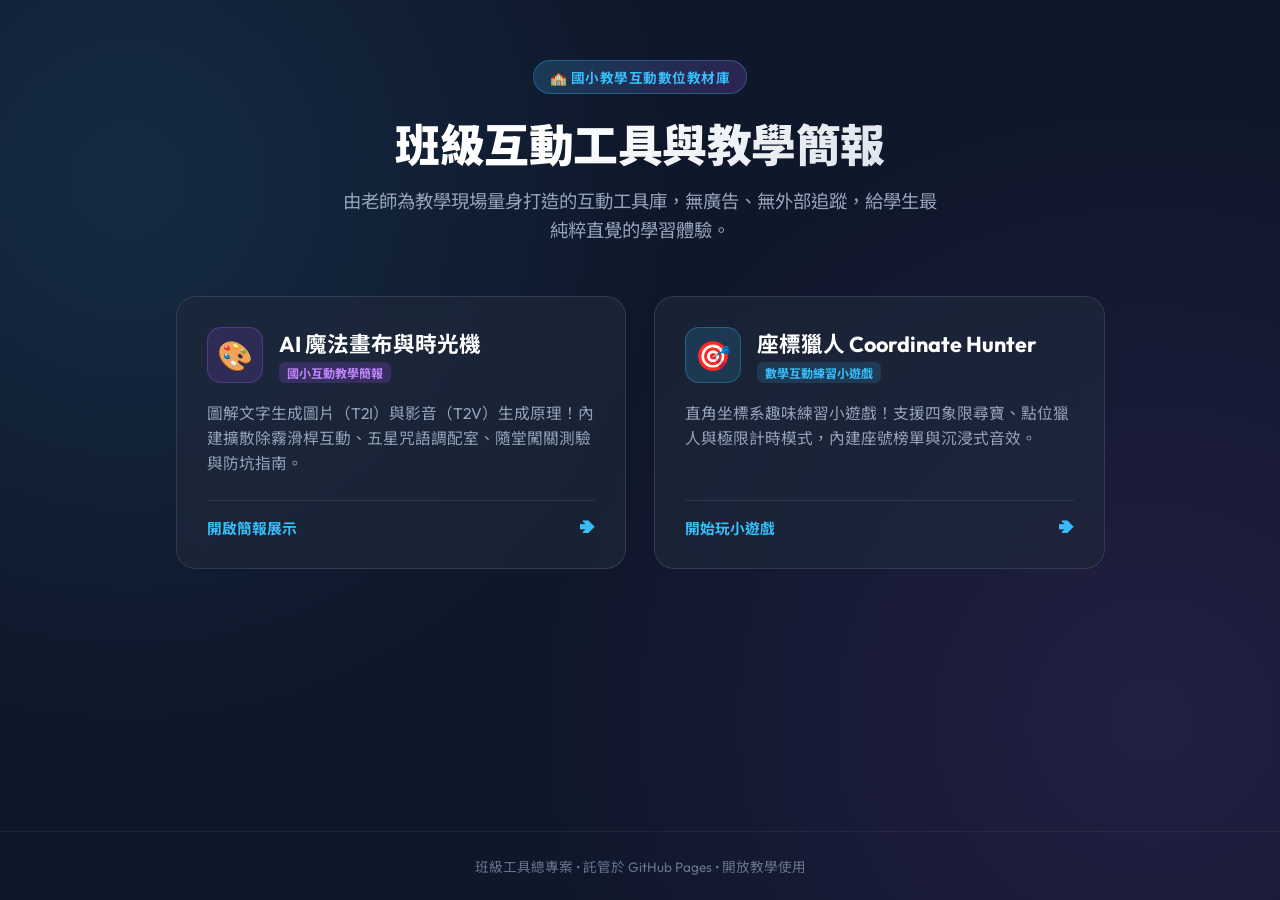
==== index.html @ 5ad19ef0 "feat: 新增國小 AI 圖像與影音生成互動教學簡報 (tools/ai-generation-guide) 與工具首頁" ====
<!DOCTYPE html>
<html lang="zh-TW">
<head>
  <meta charset="UTF-8">
  <meta name="viewport" content="width=device-width, initial-scale=1.0">
  <title>班級工具網頁庫 | My Classroom Tools</title>
  <link rel="preconnect" href="https://fonts.googleapis.com">
  <link rel="preconnect" href="https://fonts.gstatic.com" crossorigin>
  <link href="https://fonts.googleapis.com/css2?family=Fredoka:wght@600;700&family=Noto+Sans+TC:wght@400;500;700;900&family=Outfit:wght@500;700;800&display=swap" rel="stylesheet">
  <style>
    :root {
      --bg: #0f172a;
      --card-bg: rgba(30, 41, 59, 0.7);
      --card-border: rgba(255, 255, 255, 0.1);
      --text: #f8fafc;
      --text-muted: #94a3b8;
      --primary: #38bdf8;
      --secondary: #a855f7;
      --accent: #f59e0b;
    }

    * {
      box-sizing: border-box;
      margin: 0;
      padding: 0;
    }

    body {
      background: var(--bg);
      background-image: 
        radial-gradient(circle at 10% 20%, rgba(56, 189, 248, 0.12), transparent 40%),
        radial-gradient(circle at 90% 80%, rgba(168, 85, 247, 0.12), transparent 45%);
      color: var(--text);
      font-family: 'Outfit', 'Noto Sans TC', sans-serif;
      min-height: 100vh;
      display: flex;
      flex-direction: column;
    }

    .container {
      max-width: 1080px;
      margin: 0 auto;
      padding: 60px 24px 40px;
      flex: 1;
    }

    header {
      text-align: center;
      margin-bottom: 50px;
    }

    .badge {
      display: inline-block;
      background: linear-gradient(135deg, rgba(56, 189, 248, 0.2), rgba(168, 85, 247, 0.2));
      border: 1px solid rgba(56, 189, 248, 0.3);
      color: #38bdf8;
      font-size: 0.85rem;
      font-weight: 700;
      padding: 6px 16px;
      border-radius: 20px;
      margin-bottom: 16px;
      letter-spacing: 0.5px;
    }

    h1 {
      font-size: 2.8rem;
      font-weight: 900;
      letter-spacing: -0.5px;
      margin-bottom: 12px;
      background: linear-gradient(135deg, #fff 40%, #cbd5e1 100%);
      -webkit-background-clip: text;
      -webkit-text-fill-color: transparent;
    }

    p.subtitle {
      font-size: 1.15rem;
      color: var(--text-muted);
      max-width: 600px;
      margin: 0 auto;
      line-height: 1.6;
    }

    .tools-grid {
      display: grid;
      grid-template-columns: repeat(auto-fit, minmax(320px, 1fr));
      gap: 28px;
    }

    .tool-card {
      background: var(--card-bg);
      border: 1px solid var(--card-border);
      border-radius: 20px;
      padding: 30px;
      text-decoration: none;
      color: inherit;
      display: flex;
      flex-direction: column;
      justify-content: space-between;
      backdrop-filter: blur(12px);
      transition: all 0.3s cubic-bezier(0.16, 1, 0.3, 1);
      position: relative;
      overflow: hidden;
    }

    .tool-card::before {
      content: '';
      position: absolute;
      top: 0;
      left: 0;
      right: 0;
      height: 4px;
      background: linear-gradient(90deg, var(--primary), var(--secondary));
      opacity: 0;
      transition: opacity 0.3s;
    }

    .tool-card:hover {
      transform: translateY(-6px);
      border-color: rgba(56, 189, 248, 0.4);
      background: rgba(30, 41, 59, 0.9);
      box-shadow: 0 20px 40px rgba(0, 0, 0, 0.35);
    }

    .tool-card:hover::before {
      opacity: 1;
    }

    .card-top {
      display: flex;
      align-items: center;
      gap: 16px;
      margin-bottom: 18px;
    }

    .icon-box {
      width: 56px;
      height: 56px;
      border-radius: 14px;
      display: flex;
      align-items: center;
      justify-content: center;
      font-size: 1.8rem;
      background: rgba(255, 255, 255, 0.06);
      border: 1px solid rgba(255, 255, 255, 0.1);
    }

    .card-title {
      font-size: 1.35rem;
      font-weight: 700;
      color: #fff;
    }

    .card-tag {
      font-size: 0.75rem;
      font-weight: 700;
      padding: 2px 8px;
      border-radius: 6px;
      display: inline-block;
      margin-top: 4px;
      background: rgba(56, 189, 248, 0.15);
      color: #38bdf8;
    }

    .card-desc {
      font-size: 0.98rem;
      color: var(--text-muted);
      line-height: 1.6;
      margin-bottom: 24px;
    }

    .card-action {
      display: flex;
      align-items: center;
      justify-content: space-between;
      padding-top: 16px;
      border-top: 1px solid rgba(255, 255, 255, 0.08);
      font-weight: 700;
      font-size: 0.92rem;
      color: var(--primary);
    }

    .arrow-icon {
      transition: transform 0.2s;
    }

    .tool-card:hover .arrow-icon {
      transform: translateX(4px);
    }

    footer {
      text-align: center;
      padding: 24px;
      font-size: 0.85rem;
      color: #64748b;
      border-top: 1px solid rgba(255, 255, 255, 0.06);
    }
  </style>
</head>
<body>
  <div class="container">
    <header>
      <span class="badge">🏫 國小教學互動數位教材庫</span>
      <h1>班級互動工具與教學簡報</h1>
      <p class="subtitle">由老師為教學現場量身打造的互動工具庫，無廣告、無外部追蹤，給學生最純粹直覺的學習體驗。</p>
    </header>

    <div class="tools-grid">
      <!-- Tool 1: AI Generation Presentation -->
      <a href="tools/ai-generation-guide/" class="tool-card">
        <div>
          <div class="card-top">
            <div class="icon-box" style="background: rgba(168, 85, 247, 0.15); border-color: rgba(168, 85, 247, 0.3);">🎨</div>
            <div>
              <div class="card-title">AI 魔法畫布與時光機</div>
              <span class="card-tag" style="background: rgba(168, 85, 247, 0.2); color: #c084fc;">國小互動教學簡報</span>
            </div>
          </div>
          <p class="card-desc">
            圖解文字生成圖片（T2I）與影音（T2V）生成原理！內建擴散除霧滑桿互動、五星咒語調配室、隨堂闖關測驗與防坑指南。
          </p>
        </div>
        <div class="card-action">
          <span>開啟簡報展示</span>
          <span class="arrow-icon">➔</span>
        </div>
      </a>

      <!-- Tool 2: Coordinate Hunter -->
      <a href="tools/coordinate-hunter/" class="tool-card">
        <div>
          <div class="card-top">
            <div class="icon-box" style="background: rgba(56, 189, 248, 0.15); border-color: rgba(56, 189, 248, 0.3);">🎯</div>
            <div>
              <div class="card-title">座標獵人 Coordinate Hunter</div>
              <span class="card-tag">數學互動練習小遊戲</span>
            </div>
          </div>
          <p class="card-desc">
            直角坐標系趣味練習小遊戲！支援四象限尋寶、點位獵人與極限計時模式，內建座號榜單與沉浸式音效。
          </p>
        </div>
        <div class="card-action">
          <span>開始玩小遊戲</span>
          <span class="arrow-icon">➔</span>
        </div>
      </a>
    </div>
  </div>

  <footer>
    <p>班級工具總專案 &bull; 託管於 GitHub Pages &bull; 開放教學使用</p>
  </footer>
</body>
</html>
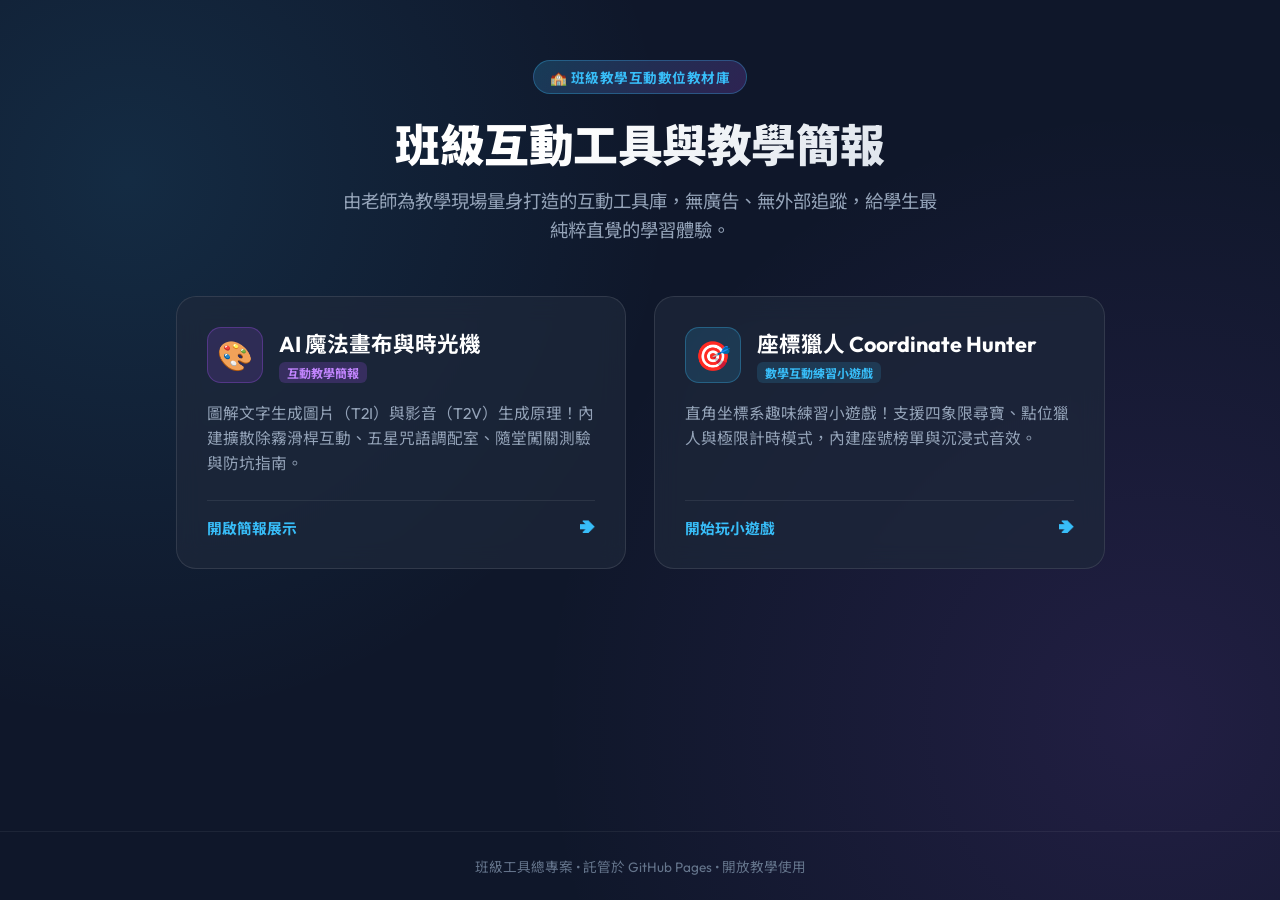
==== commit 06dd86a8: "style: 移除簡報左上角的國小與小學生字樣，統一泛用課堂稱呼" ====
--- a/index.html
+++ b/index.html
@@ -199,7 +199,7 @@
 <body>
   <div class="container">
     <header>
-      <span class="badge">🏫 國小教學互動數位教材庫</span>
+      <span class="badge">🏫 班級教學互動數位教材庫</span>
       <h1>班級互動工具與教學簡報</h1>
       <p class="subtitle">由老師為教學現場量身打造的互動工具庫，無廣告、無外部追蹤，給學生最純粹直覺的學習體驗。</p>
     </header>
@@ -212,7 +212,7 @@
             <div class="icon-box" style="background: rgba(168, 85, 247, 0.15); border-color: rgba(168, 85, 247, 0.3);">🎨</div>
             <div>
               <div class="card-title">AI 魔法畫布與時光機</div>
-              <span class="card-tag" style="background: rgba(168, 85, 247, 0.2); color: #c084fc;">國小互動教學簡報</span>
+              <span class="card-tag" style="background: rgba(168, 85, 247, 0.2); color: #c084fc;">互動教學簡報</span>
             </div>
           </div>
           <p class="card-desc">
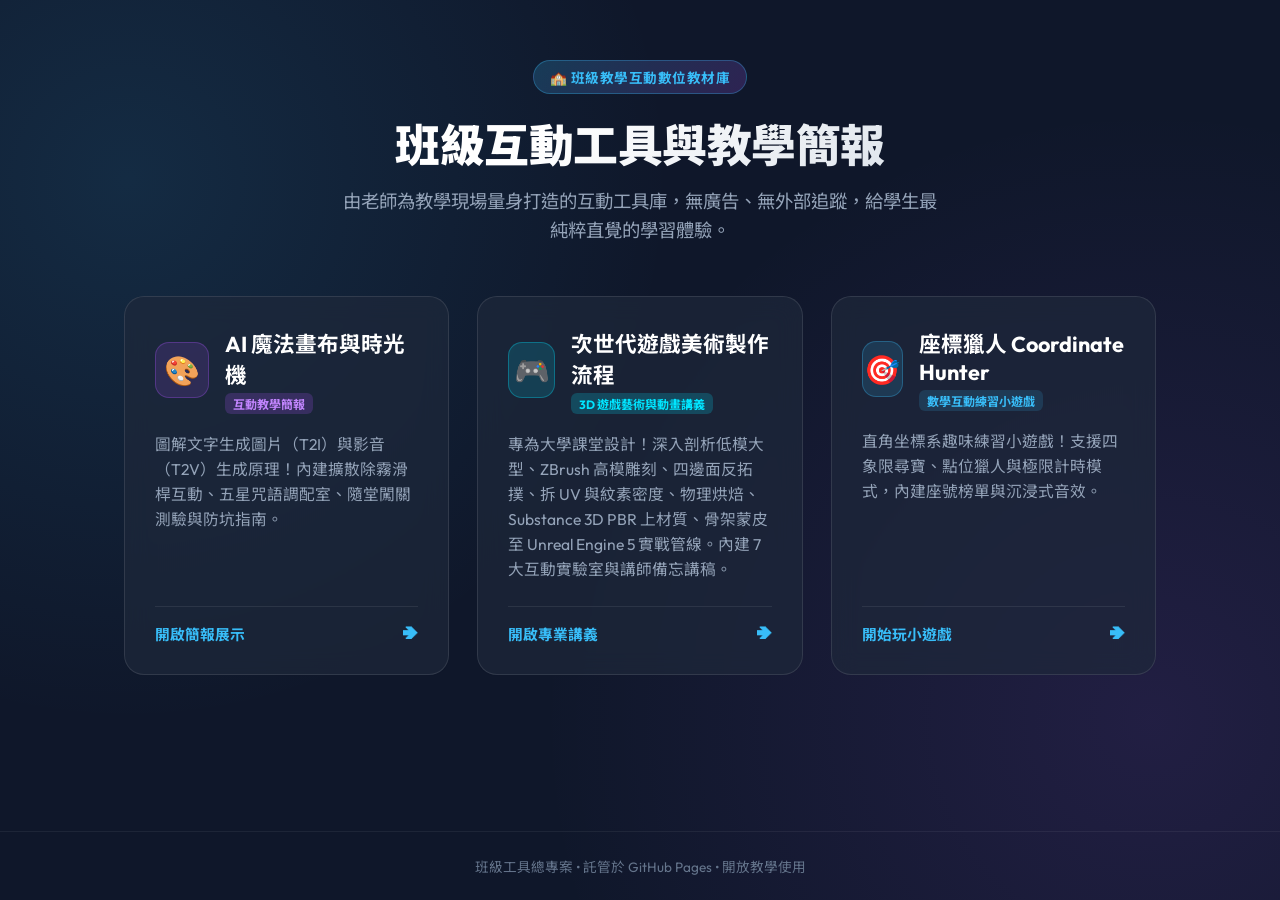
==== commit 00eb8e07: "feat: 新增大學 3D 遊戲美術與動畫專業講義：次世代遊戲角色製作全流程 (tools/nextgen-pipeline-guide)" ====
--- a/index.html
+++ b/index.html
@@ -225,7 +225,27 @@
         </div>
       </a>
 
-      <!-- Tool 2: Coordinate Hunter -->
+      <!-- Tool 2: Next-Gen Game Asset Pipeline Presentation -->
+      <a href="tools/nextgen-pipeline-guide/" class="tool-card">
+        <div>
+          <div class="card-top">
+            <div class="icon-box" style="background: rgba(0, 229, 255, 0.15); border-color: rgba(0, 229, 255, 0.3);">🎮</div>
+            <div>
+              <div class="card-title">次世代遊戲美術製作流程</div>
+              <span class="card-tag" style="background: rgba(0, 229, 255, 0.2); color: #00e5ff;">3D 遊戲藝術與動畫講義</span>
+            </div>
+          </div>
+          <p class="card-desc">
+            專為大學課堂設計！深入剖析低模大型、ZBrush 高模雕刻、四邊面反拓撲、拆 UV 與紋素密度、物理烘焙、Substance 3D PBR 上材質、骨架蒙皮至 Unreal Engine 5 實戰管線。內建 7 大互動實驗室與講師備忘講稿。
+          </p>
+        </div>
+        <div class="card-action">
+          <span>開啟專業講義</span>
+          <span class="arrow-icon">➔</span>
+        </div>
+      </a>
+
+      <!-- Tool 3: Coordinate Hunter -->
       <a href="tools/coordinate-hunter/" class="tool-card">
         <div>
           <div class="card-top">
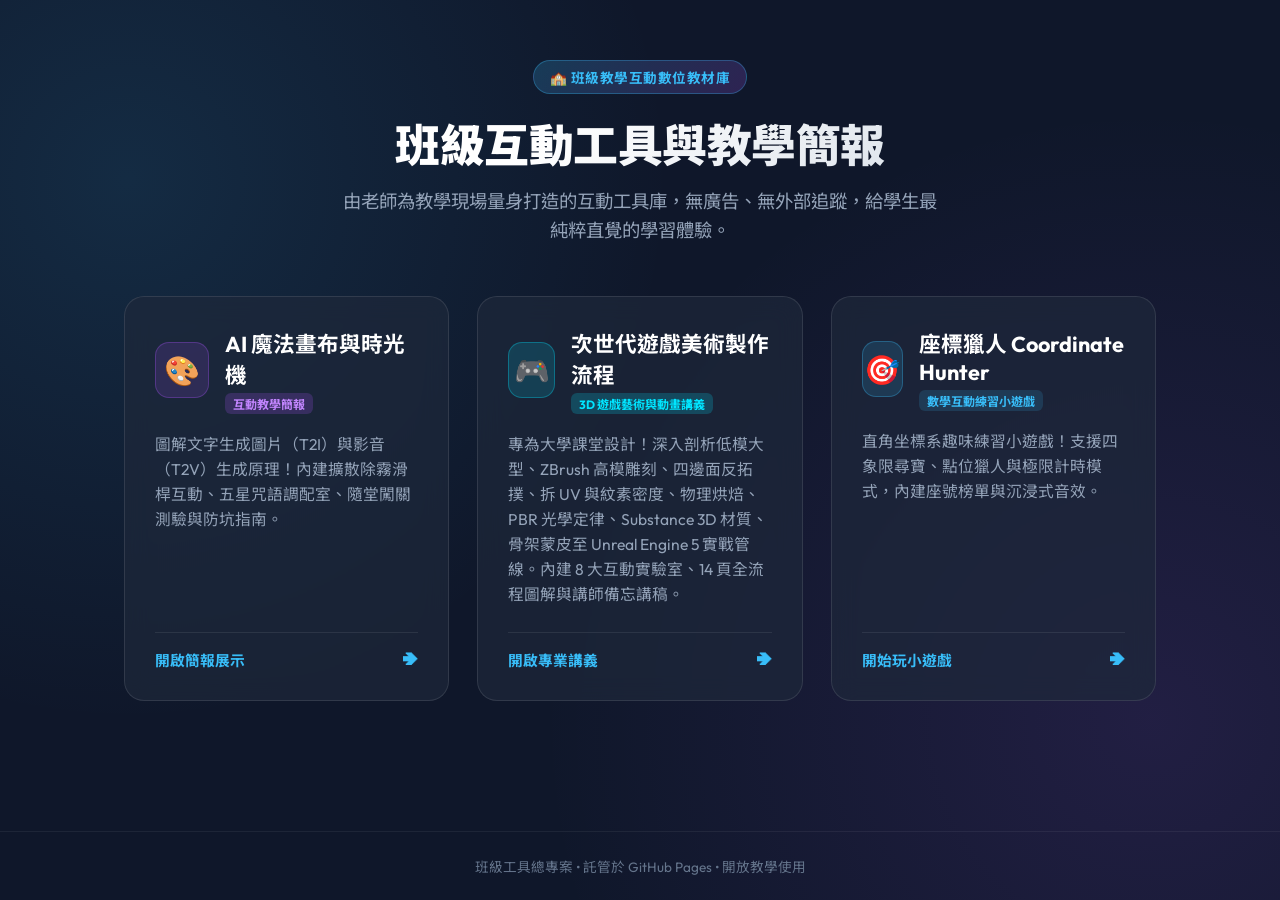
==== commit 5146566b: "feat: 為全數 14 頁講義加入觀念圖解與原理示意圖 (SVG)" ====
--- a/index.html
+++ b/index.html
@@ -236,7 +236,7 @@
             </div>
           </div>
           <p class="card-desc">
-            專為大學課堂設計！深入剖析低模大型、ZBrush 高模雕刻、四邊面反拓撲、拆 UV 與紋素密度、物理烘焙、Substance 3D PBR 上材質、骨架蒙皮至 Unreal Engine 5 實戰管線。內建 7 大互動實驗室與講師備忘講稿。
+            專為大學課堂設計！深入剖析低模大型、ZBrush 高模雕刻、四邊面反拓撲、拆 UV 與紋素密度、物理烘焙、PBR 光學定律、Substance 3D 材質、骨架蒙皮至 Unreal Engine 5 實戰管線。內建 8 大互動實驗室、14 頁全流程圖解與講師備忘講稿。
           </p>
         </div>
         <div class="card-action">
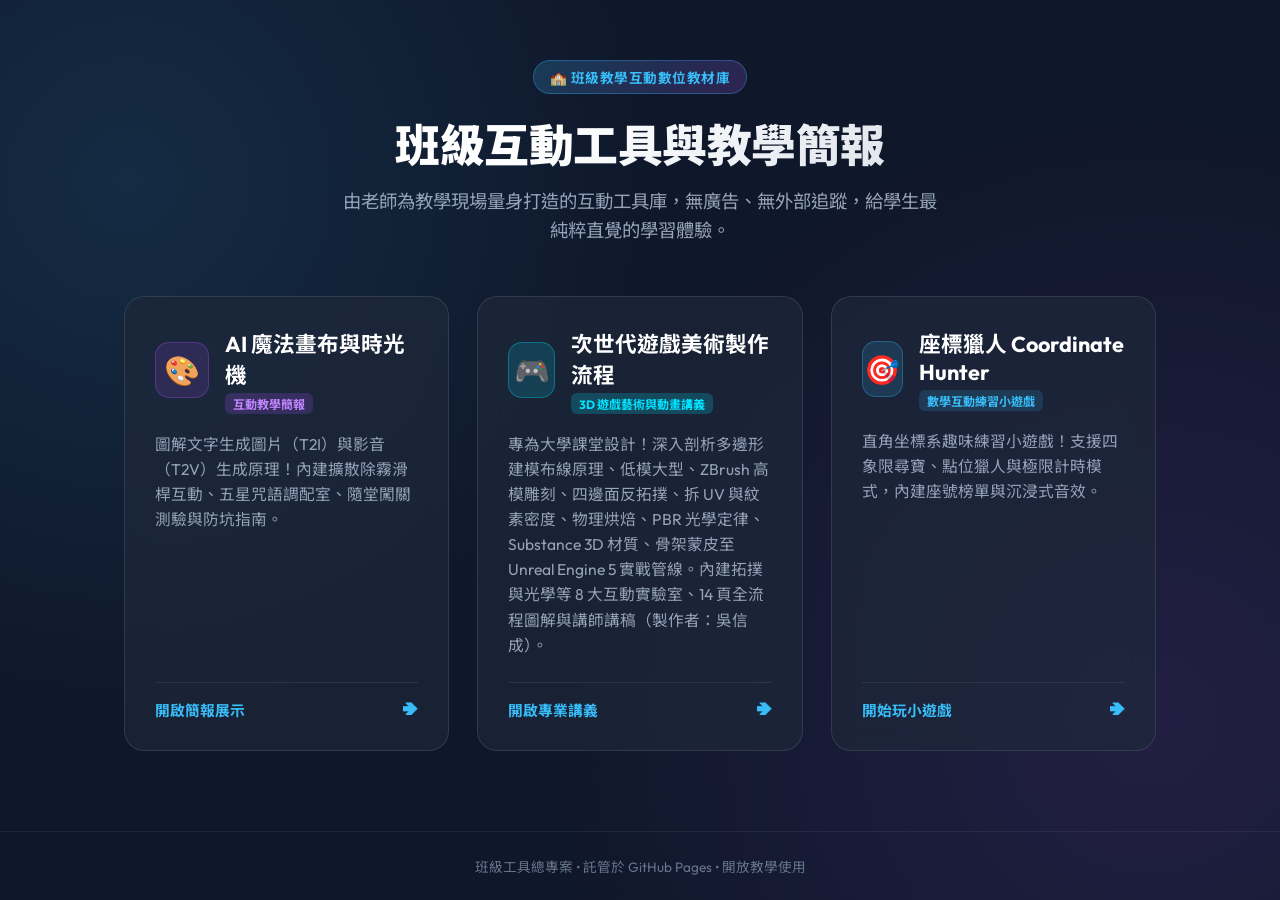
==== commit 4e7be5a6: "feat: 加入多邊形建模布線原理 (Edge Flow/Poles/Reduction/Holding) 並更新製作者為吳信成" ====
--- a/index.html
+++ b/index.html
@@ -236,7 +236,7 @@
             </div>
           </div>
           <p class="card-desc">
-            專為大學課堂設計！深入剖析低模大型、ZBrush 高模雕刻、四邊面反拓撲、拆 UV 與紋素密度、物理烘焙、PBR 光學定律、Substance 3D 材質、骨架蒙皮至 Unreal Engine 5 實戰管線。內建 8 大互動實驗室、14 頁全流程圖解與講師備忘講稿。
+            專為大學課堂設計！深入剖析多邊形建模布線原理、低模大型、ZBrush 高模雕刻、四邊面反拓撲、拆 UV 與紋素密度、物理烘焙、PBR 光學定律、Substance 3D 材質、骨架蒙皮至 Unreal Engine 5 實戰管線。內建拓撲與光學等 8 大互動實驗室、14 頁全流程圖解與講師講稿（製作者：吳信成）。
           </p>
         </div>
         <div class="card-action">
